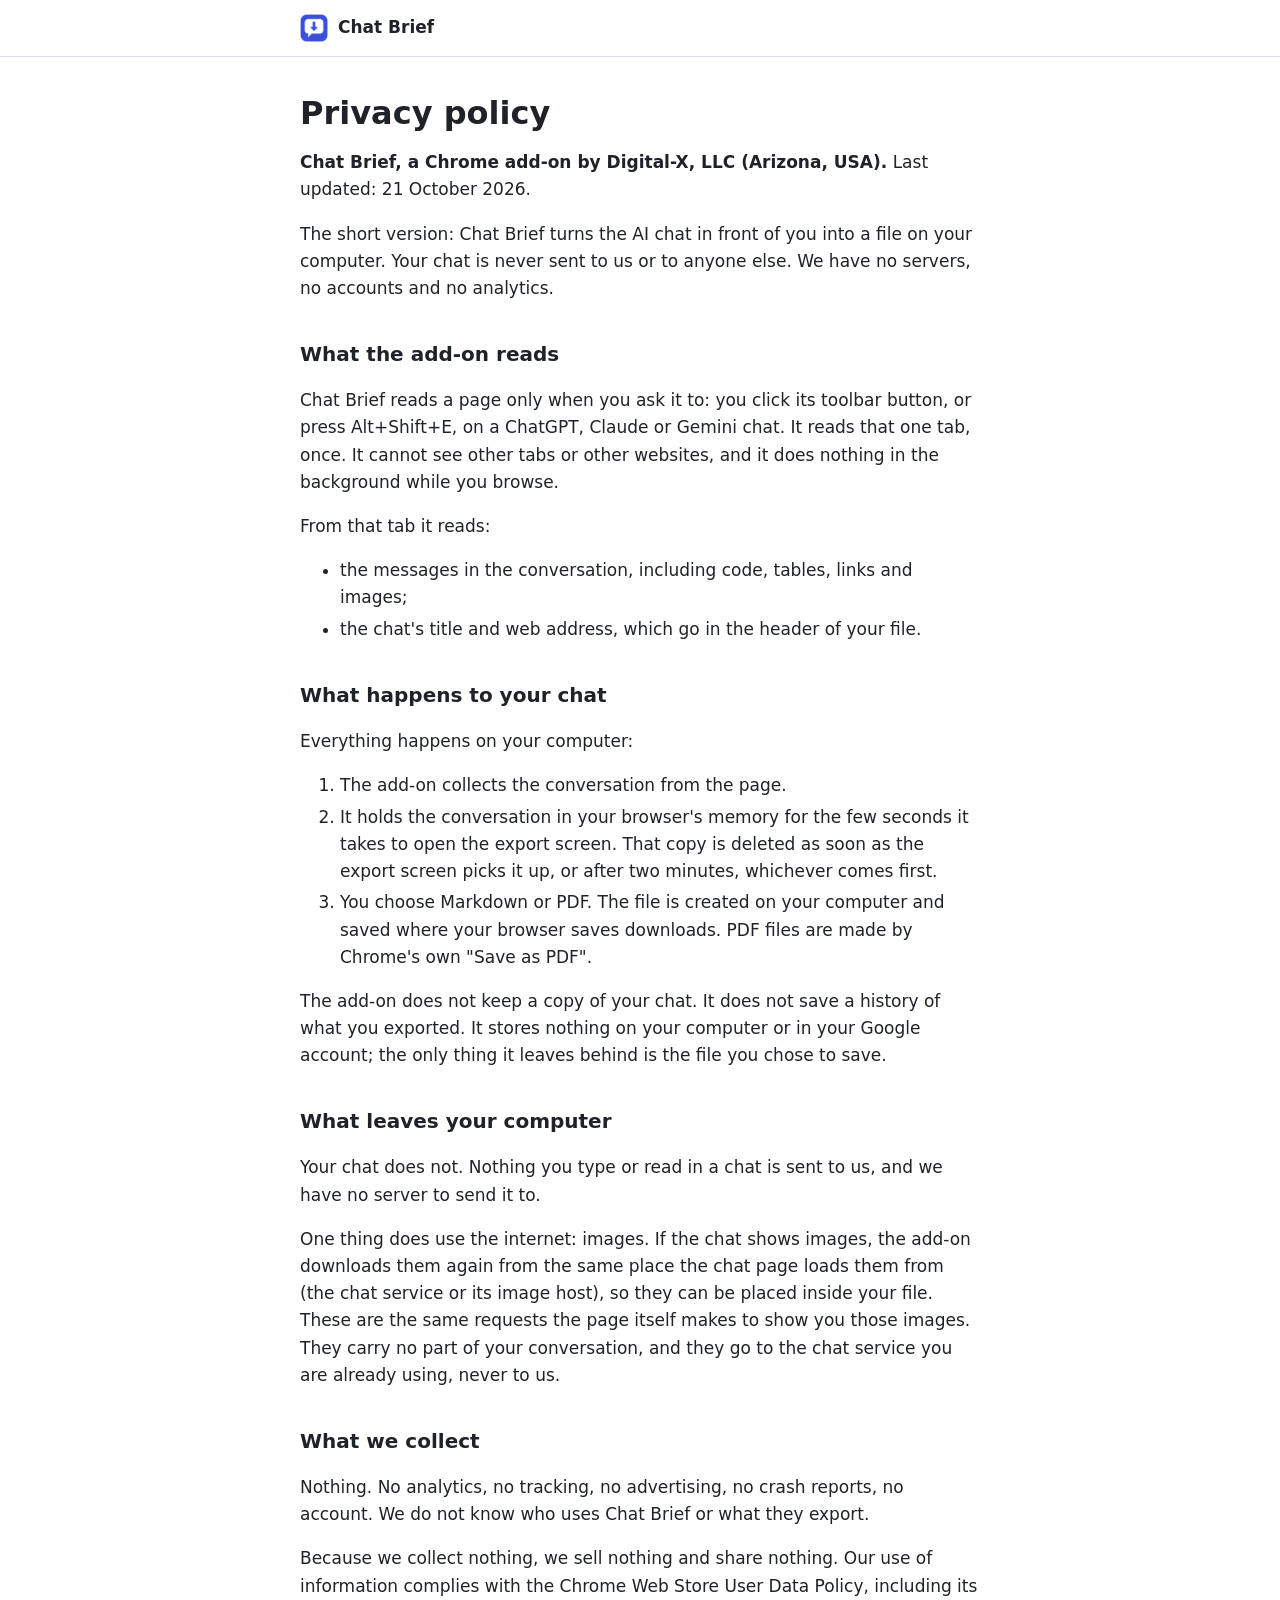
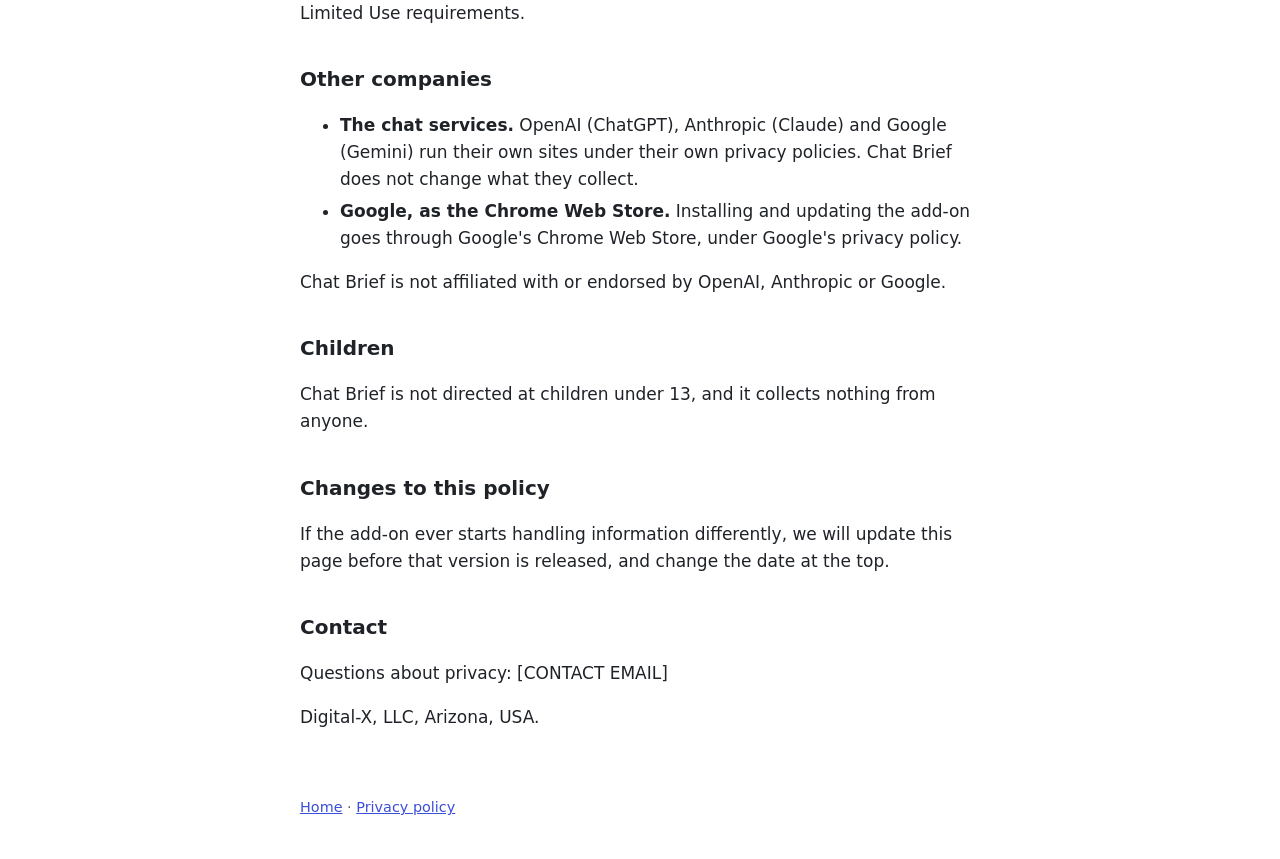
==== privacy.html @ 9dd2f8bd "Chat Brief site: home and privacy policy Generated from makeMoney/chat-export-extension/store/site b" ====
<!doctype html>
<html lang="en">
<head>
<meta charset="utf-8">
<meta name="viewport" content="width=device-width, initial-scale=1">
<title>Privacy policy - Chat Brief</title>
<meta name="description" content="Chat Brief saves whole ChatGPT, Claude and Gemini chats as PDF or Markdown, on your own computer.">
<link rel="icon" href="icon-128.png" type="image/png">
<link rel="stylesheet" href="site.css">
</head>
<body>
<header class="top"><a href="./"><img src="icon-128.png" width="28" height="28" alt="">Chat Brief</a></header>
<main>
<h1>Privacy policy</h1>
<p><strong>Chat Brief, a Chrome add-on by Digital-X, LLC (Arizona, USA).</strong> Last updated: 21 October 2026.</p>
<p>The short version: Chat Brief turns the AI chat in front of you into a file on your computer. Your chat is never sent to us or to anyone else. We have no servers, no accounts and no analytics.</p>
<h2>What the add-on reads</h2>
<p>Chat Brief reads a page only when you ask it to: you click its toolbar button, or press Alt+Shift+E, on a ChatGPT, Claude or Gemini chat. It reads that one tab, once. It cannot see other tabs or other websites, and it does nothing in the background while you browse.</p>
<p>From that tab it reads:</p>
<ul><li>the messages in the conversation, including code, tables, links and images;</li><li>the chat's title and web address, which go in the header of your file.</li></ul>
<h2>What happens to your chat</h2>
<p>Everything happens on your computer:</p>
<ol><li>The add-on collects the conversation from the page.</li><li>It holds the conversation in your browser's memory for the few seconds it takes to open the export screen. That copy is deleted as soon as the export screen picks it up, or after two minutes, whichever comes first.</li><li>You choose Markdown or PDF. The file is created on your computer and saved where your browser saves downloads. PDF files are made by Chrome's own &quot;Save as PDF&quot;.</li></ol>
<p>The add-on does not keep a copy of your chat. It does not save a history of what you exported. It stores nothing on your computer or in your Google account; the only thing it leaves behind is the file you chose to save.</p>
<h2>What leaves your computer</h2>
<p>Your chat does not. Nothing you type or read in a chat is sent to us, and we have no server to send it to.</p>
<p>One thing does use the internet: images. If the chat shows images, the add-on downloads them again from the same place the chat page loads them from (the chat service or its image host), so they can be placed inside your file. These are the same requests the page itself makes to show you those images. They carry no part of your conversation, and they go to the chat service you are already using, never to us.</p>
<h2>What we collect</h2>
<p>Nothing. No analytics, no tracking, no advertising, no crash reports, no account. We do not know who uses Chat Brief or what they export.</p>
<p>Because we collect nothing, we sell nothing and share nothing. Our use of information complies with the Chrome Web Store User Data Policy, including its Limited Use requirements.</p>
<h2>Other companies</h2>
<ul><li><strong>The chat services.</strong> OpenAI (ChatGPT), Anthropic (Claude) and Google (Gemini) run their own sites under their own privacy policies. Chat Brief does not change what they collect.</li><li><strong>Google, as the Chrome Web Store.</strong> Installing and updating the add-on goes through Google's Chrome Web Store, under Google's privacy policy.</li></ul>
<p>Chat Brief is not affiliated with or endorsed by OpenAI, Anthropic or Google.</p>
<h2>Children</h2>
<p>Chat Brief is not directed at children under 13, and it collects nothing from anyone.</p>
<h2>Changes to this policy</h2>
<p>If the add-on ever starts handling information differently, we will update this page before that version is released, and change the date at the top.</p>
<h2>Contact</h2>
<p>Questions about privacy: [CONTACT EMAIL]</p>
<p>Digital-X, LLC, Arizona, USA.</p>
</main>
<footer><a href="./">Home</a> · <a href="privacy.html">Privacy policy</a></footer>
</body>
</html>
---- site.css ----
:root{color-scheme:light;--ink:#1f2328;--muted:#57606a;--line:#d8dee4;--accent:#3b4fd8}
*{box-sizing:border-box}
body{margin:0;font:17px/1.6 system-ui,-apple-system,"Segoe UI",Roboto,sans-serif;color:var(--ink);background:#fff}
.top{border-bottom:1px solid var(--line)}
.top a{display:flex;align-items:center;gap:10px;max-width:720px;margin:0 auto;padding:14px 20px;font-weight:650;color:var(--ink);text-decoration:none}
main{max-width:720px;margin:0 auto;padding:24px 20px 48px}
h1{font-size:2rem;line-height:1.2;margin:.4em 0 .5em}
h2{font-size:1.25rem;margin:1.8em 0 .4em}
a{color:var(--accent)}
a:focus-visible{outline:2px solid var(--accent);outline-offset:2px}
hr{border:0;border-top:1px solid var(--line);margin:2em 0}
li+li{margin-top:.25em}
footer{max-width:720px;margin:0 auto;padding:0 20px 40px;color:var(--muted);font-size:.9rem}
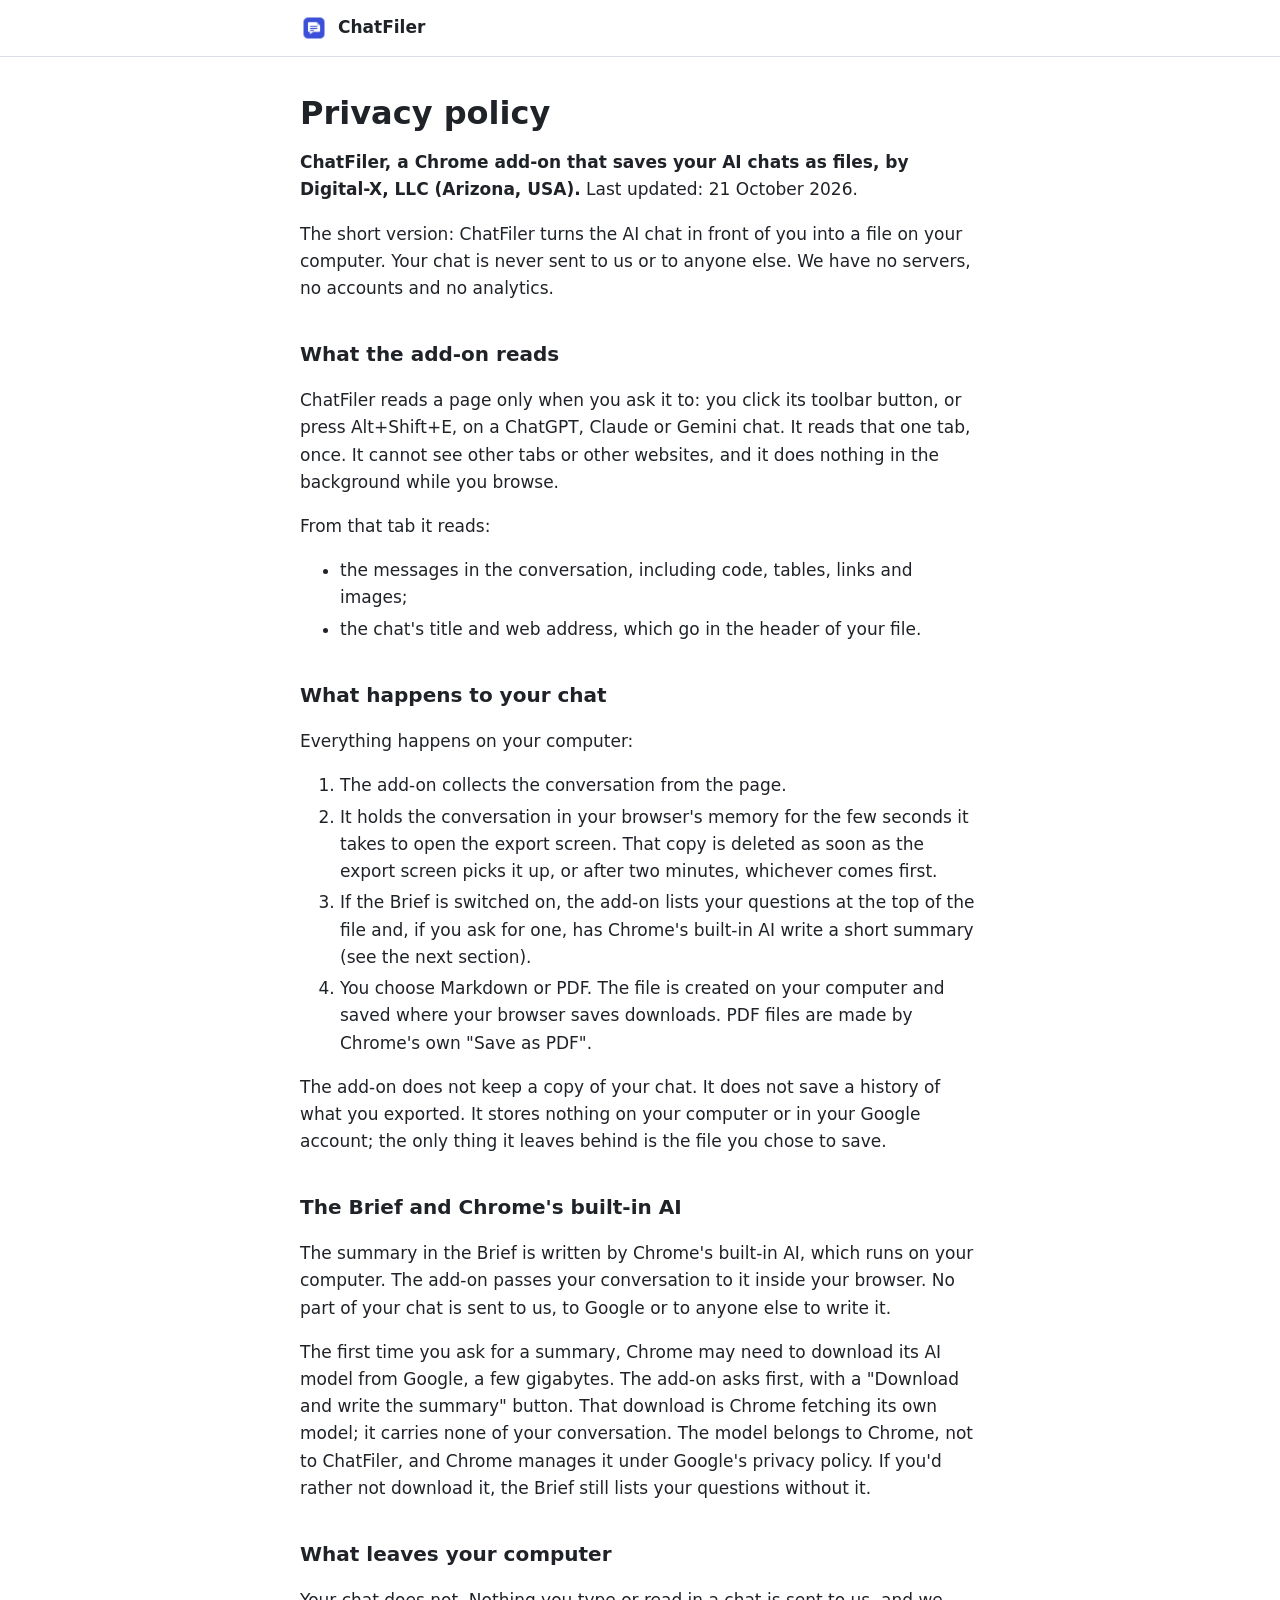
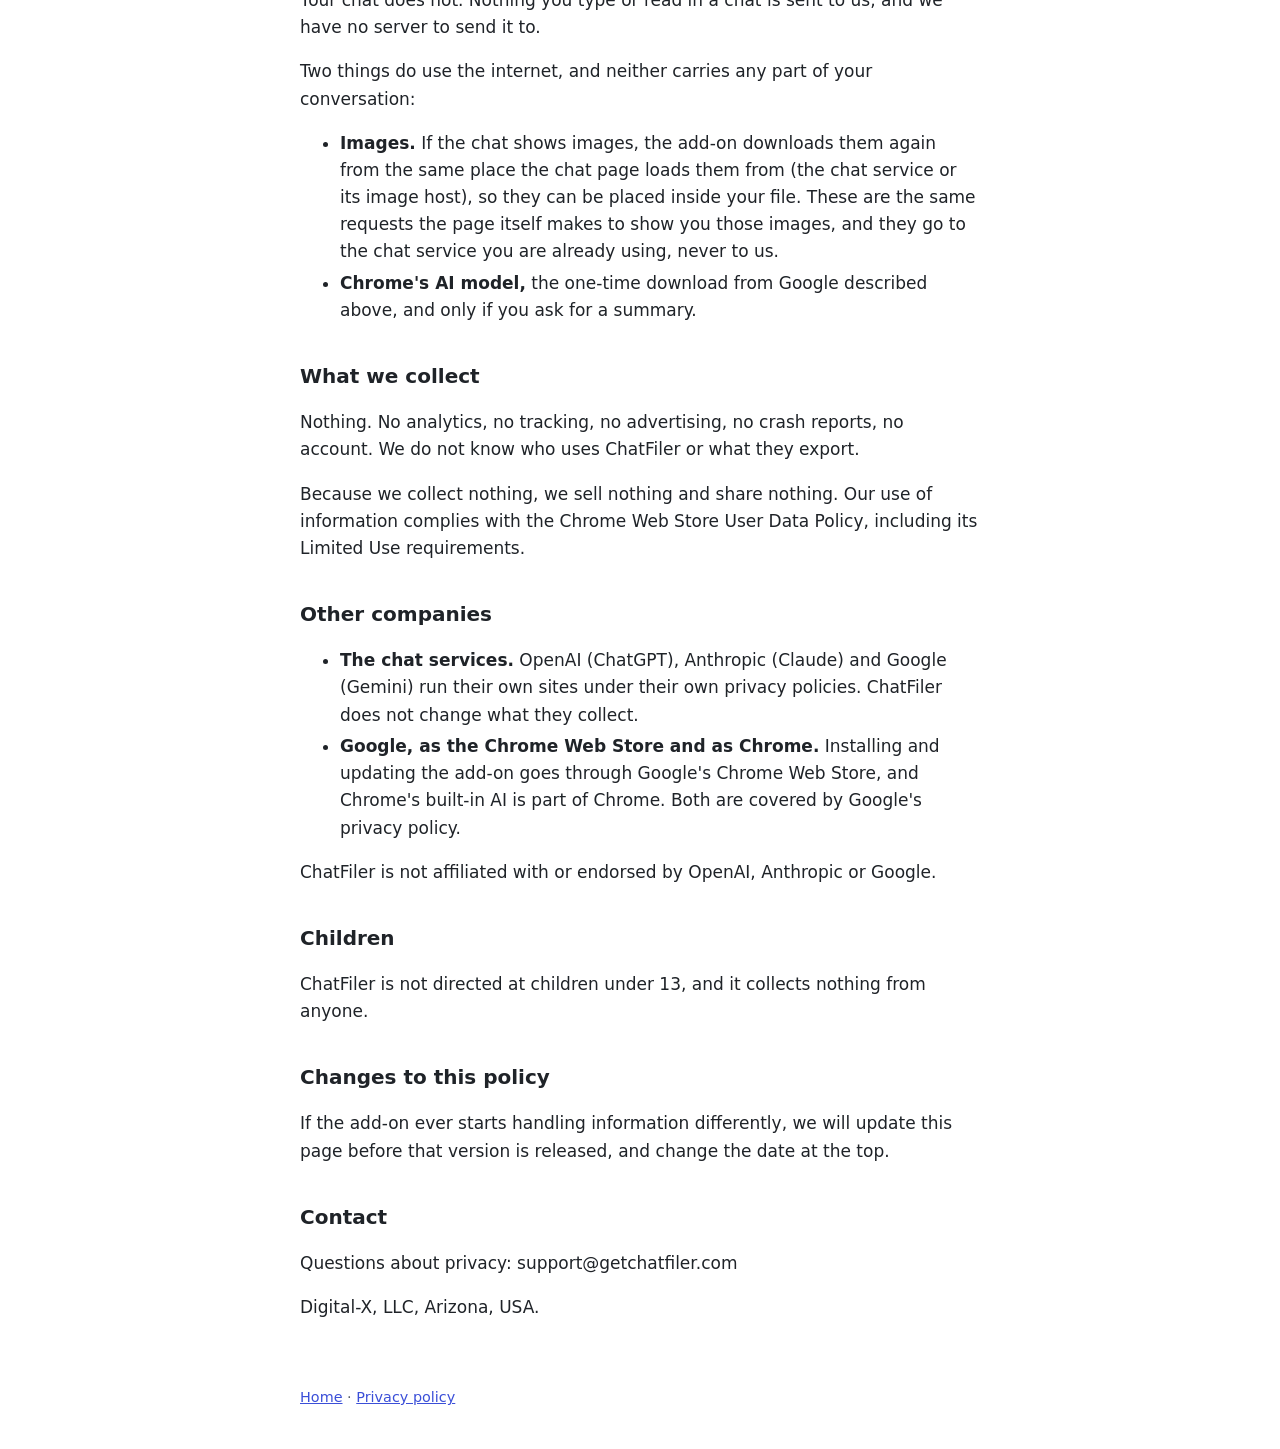
==== commit 912eb41b: "ChatFiler site: rename, new icon, custom domain getchatfiler.com Co-Authored-By: Claude Opus 5.5 <no" ====
--- a/privacy.html
+++ b/privacy.html
@@ -3,40 +3,44 @@
 <head>
 <meta charset="utf-8">
 <meta name="viewport" content="width=device-width, initial-scale=1">
-<title>Privacy policy - Chat Brief</title>
-<meta name="description" content="Chat Brief saves whole ChatGPT, Claude and Gemini chats as PDF or Markdown, on your own computer.">
+<title>Privacy policy - ChatFiler</title>
+<meta name="description" content="ChatFiler saves your own ChatGPT, Claude and Gemini chats as PDF or Markdown, on your own computer. Never sent anywhere.">
 <link rel="icon" href="icon-128.png" type="image/png">
 <link rel="stylesheet" href="site.css">
 </head>
 <body>
-<header class="top"><a href="./"><img src="icon-128.png" width="28" height="28" alt="">Chat Brief</a></header>
+<header class="top"><a href="./"><img src="icon-128.png" width="28" height="28" alt="">ChatFiler</a></header>
 <main>
 <h1>Privacy policy</h1>
-<p><strong>Chat Brief, a Chrome add-on by Digital-X, LLC (Arizona, USA).</strong> Last updated: 21 October 2026.</p>
-<p>The short version: Chat Brief turns the AI chat in front of you into a file on your computer. Your chat is never sent to us or to anyone else. We have no servers, no accounts and no analytics.</p>
+<p><strong>ChatFiler, a Chrome add-on that saves your AI chats as files, by Digital-X, LLC (Arizona, USA).</strong> Last updated: 21 October 2026.</p>
+<p>The short version: ChatFiler turns the AI chat in front of you into a file on your computer. Your chat is never sent to us or to anyone else. We have no servers, no accounts and no analytics.</p>
 <h2>What the add-on reads</h2>
-<p>Chat Brief reads a page only when you ask it to: you click its toolbar button, or press Alt+Shift+E, on a ChatGPT, Claude or Gemini chat. It reads that one tab, once. It cannot see other tabs or other websites, and it does nothing in the background while you browse.</p>
+<p>ChatFiler reads a page only when you ask it to: you click its toolbar button, or press Alt+Shift+E, on a ChatGPT, Claude or Gemini chat. It reads that one tab, once. It cannot see other tabs or other websites, and it does nothing in the background while you browse.</p>
 <p>From that tab it reads:</p>
 <ul><li>the messages in the conversation, including code, tables, links and images;</li><li>the chat's title and web address, which go in the header of your file.</li></ul>
 <h2>What happens to your chat</h2>
 <p>Everything happens on your computer:</p>
-<ol><li>The add-on collects the conversation from the page.</li><li>It holds the conversation in your browser's memory for the few seconds it takes to open the export screen. That copy is deleted as soon as the export screen picks it up, or after two minutes, whichever comes first.</li><li>You choose Markdown or PDF. The file is created on your computer and saved where your browser saves downloads. PDF files are made by Chrome's own &quot;Save as PDF&quot;.</li></ol>
+<ol><li>The add-on collects the conversation from the page.</li><li>It holds the conversation in your browser's memory for the few seconds it takes to open the export screen. That copy is deleted as soon as the export screen picks it up, or after two minutes, whichever comes first.</li><li>If the Brief is switched on, the add-on lists your questions at the top of the file and, if you ask for one, has Chrome's built-in AI write a short summary (see the next section).</li><li>You choose Markdown or PDF. The file is created on your computer and saved where your browser saves downloads. PDF files are made by Chrome's own &quot;Save as PDF&quot;.</li></ol>
 <p>The add-on does not keep a copy of your chat. It does not save a history of what you exported. It stores nothing on your computer or in your Google account; the only thing it leaves behind is the file you chose to save.</p>
+<h2>The Brief and Chrome's built-in AI</h2>
+<p>The summary in the Brief is written by Chrome's built-in AI, which runs on your computer. The add-on passes your conversation to it inside your browser. No part of your chat is sent to us, to Google or to anyone else to write it.</p>
+<p>The first time you ask for a summary, Chrome may need to download its AI model from Google, a few gigabytes. The add-on asks first, with a &quot;Download and write the summary&quot; button. That download is Chrome fetching its own model; it carries none of your conversation. The model belongs to Chrome, not to ChatFiler, and Chrome manages it under Google's privacy policy. If you'd rather not download it, the Brief still lists your questions without it.</p>
 <h2>What leaves your computer</h2>
 <p>Your chat does not. Nothing you type or read in a chat is sent to us, and we have no server to send it to.</p>
-<p>One thing does use the internet: images. If the chat shows images, the add-on downloads them again from the same place the chat page loads them from (the chat service or its image host), so they can be placed inside your file. These are the same requests the page itself makes to show you those images. They carry no part of your conversation, and they go to the chat service you are already using, never to us.</p>
+<p>Two things do use the internet, and neither carries any part of your conversation:</p>
+<ul><li><strong>Images.</strong> If the chat shows images, the add-on downloads them again from the same place the chat page loads them from (the chat service or its image host), so they can be placed inside your file. These are the same requests the page itself makes to show you those images, and they go to the chat service you are already using, never to us.</li><li><strong>Chrome's AI model,</strong> the one-time download from Google described above, and only if you ask for a summary.</li></ul>
 <h2>What we collect</h2>
-<p>Nothing. No analytics, no tracking, no advertising, no crash reports, no account. We do not know who uses Chat Brief or what they export.</p>
+<p>Nothing. No analytics, no tracking, no advertising, no crash reports, no account. We do not know who uses ChatFiler or what they export.</p>
 <p>Because we collect nothing, we sell nothing and share nothing. Our use of information complies with the Chrome Web Store User Data Policy, including its Limited Use requirements.</p>
 <h2>Other companies</h2>
-<ul><li><strong>The chat services.</strong> OpenAI (ChatGPT), Anthropic (Claude) and Google (Gemini) run their own sites under their own privacy policies. Chat Brief does not change what they collect.</li><li><strong>Google, as the Chrome Web Store.</strong> Installing and updating the add-on goes through Google's Chrome Web Store, under Google's privacy policy.</li></ul>
-<p>Chat Brief is not affiliated with or endorsed by OpenAI, Anthropic or Google.</p>
+<ul><li><strong>The chat services.</strong> OpenAI (ChatGPT), Anthropic (Claude) and Google (Gemini) run their own sites under their own privacy policies. ChatFiler does not change what they collect.</li><li><strong>Google, as the Chrome Web Store and as Chrome.</strong> Installing and updating the add-on goes through Google's Chrome Web Store, and Chrome's built-in AI is part of Chrome. Both are covered by Google's privacy policy.</li></ul>
+<p>ChatFiler is not affiliated with or endorsed by OpenAI, Anthropic or Google.</p>
 <h2>Children</h2>
-<p>Chat Brief is not directed at children under 13, and it collects nothing from anyone.</p>
+<p>ChatFiler is not directed at children under 13, and it collects nothing from anyone.</p>
 <h2>Changes to this policy</h2>
 <p>If the add-on ever starts handling information differently, we will update this page before that version is released, and change the date at the top.</p>
 <h2>Contact</h2>
-<p>Questions about privacy: [CONTACT EMAIL]</p>
+<p>Questions about privacy: support@getchatfiler.com</p>
 <p>Digital-X, LLC, Arizona, USA.</p>
 </main>
 <footer><a href="./">Home</a> · <a href="privacy.html">Privacy policy</a></footer>
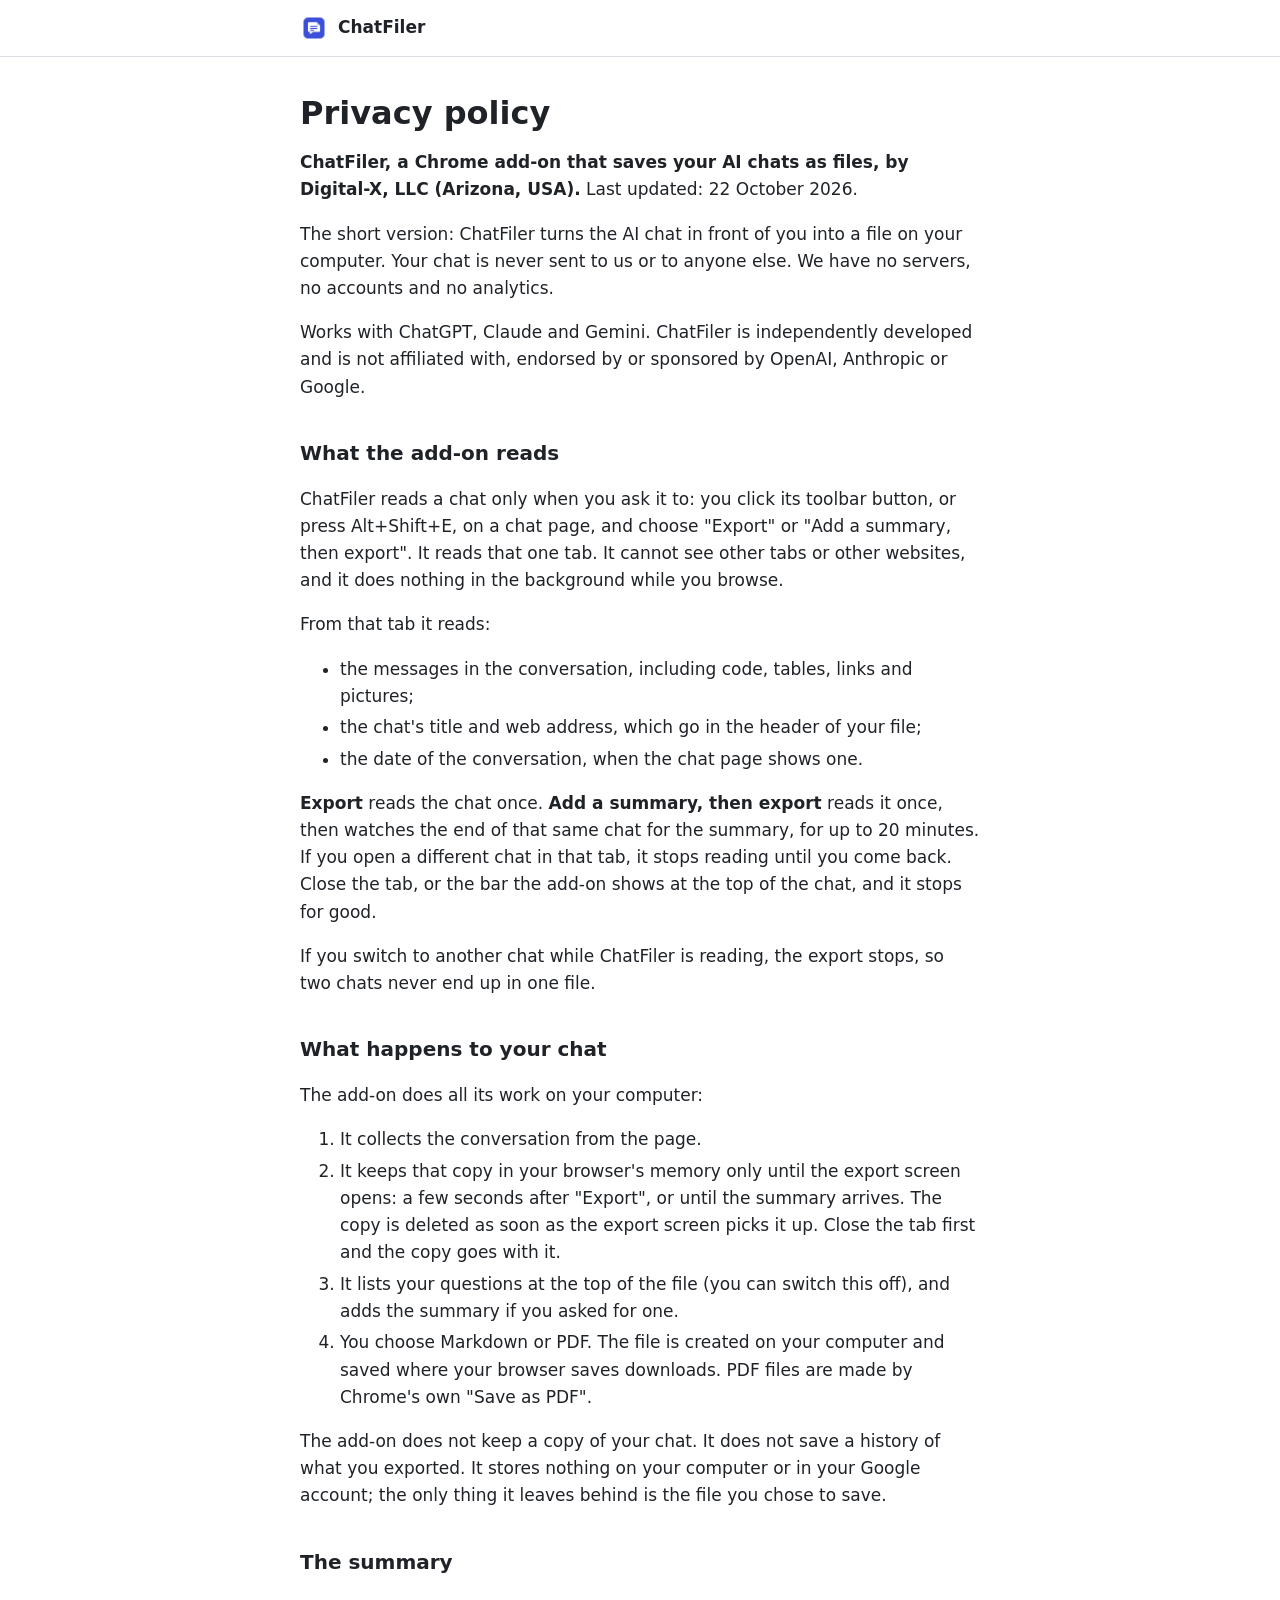
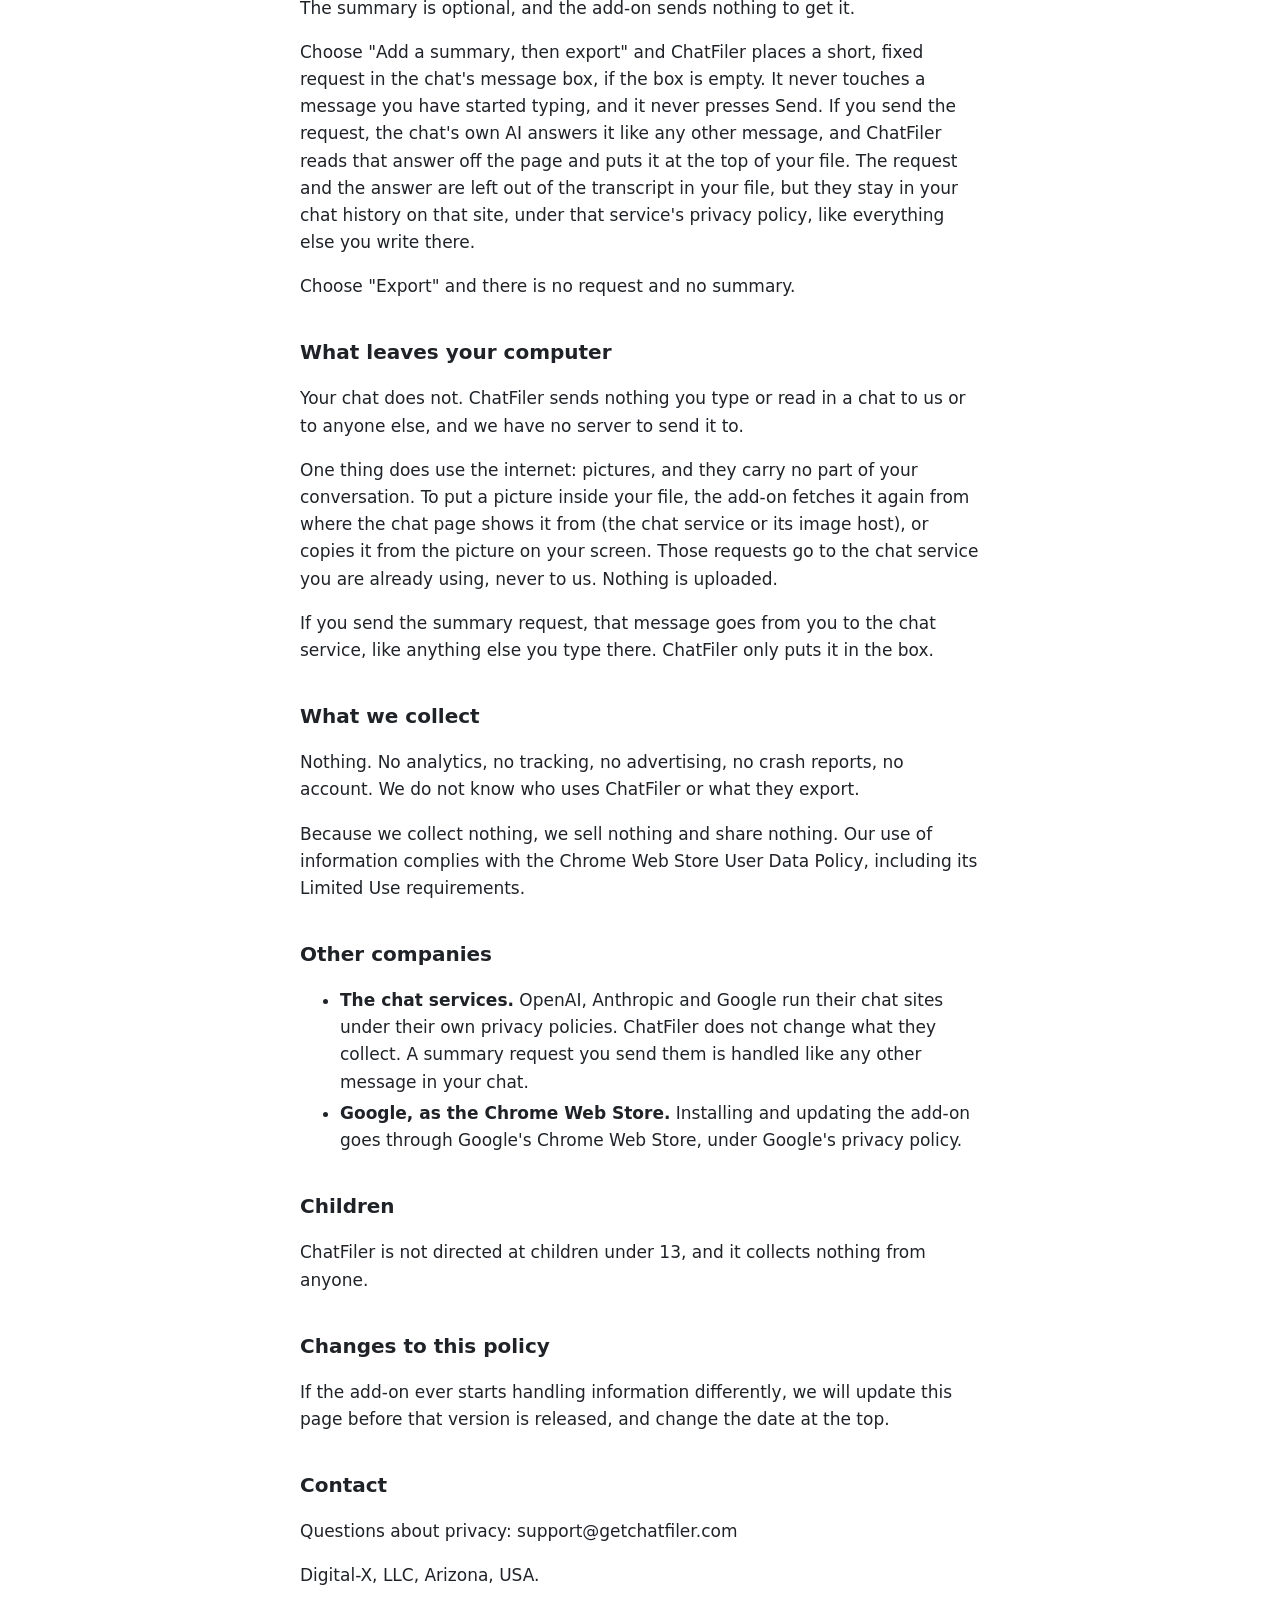
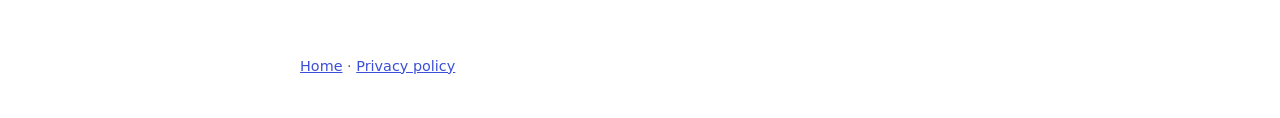
==== commit d83e4407: "ChatFiler site: AI-chats wording, works-with line beside the not-affiliated notice, privacy page mat" ====
--- a/privacy.html
+++ b/privacy.html
@@ -4,7 +4,7 @@
 <meta charset="utf-8">
 <meta name="viewport" content="width=device-width, initial-scale=1">
 <title>Privacy policy - ChatFiler</title>
-<meta name="description" content="ChatFiler saves your own ChatGPT, Claude and Gemini chats as PDF or Markdown, on your own computer. Never sent anywhere.">
+<meta name="description" content="ChatFiler saves your own AI chats as PDF or Markdown, on your own computer. Free, and never sent anywhere.">
 <link rel="icon" href="icon-128.png" type="image/png">
 <link rel="stylesheet" href="site.css">
 </head>
@@ -12,29 +12,32 @@
 <header class="top"><a href="./"><img src="icon-128.png" width="28" height="28" alt="">ChatFiler</a></header>
 <main>
 <h1>Privacy policy</h1>
-<p><strong>ChatFiler, a Chrome add-on that saves your AI chats as files, by Digital-X, LLC (Arizona, USA).</strong> Last updated: 21 October 2026.</p>
+<p><strong>ChatFiler, a Chrome add-on that saves your AI chats as files, by Digital-X, LLC (Arizona, USA).</strong> Last updated: 22 October 2026.</p>
 <p>The short version: ChatFiler turns the AI chat in front of you into a file on your computer. Your chat is never sent to us or to anyone else. We have no servers, no accounts and no analytics.</p>
+<p>Works with ChatGPT, Claude and Gemini. ChatFiler is independently developed and is not affiliated with, endorsed by or sponsored by OpenAI, Anthropic or Google.</p>
 <h2>What the add-on reads</h2>
-<p>ChatFiler reads a page only when you ask it to: you click its toolbar button, or press Alt+Shift+E, on a ChatGPT, Claude or Gemini chat. It reads that one tab, once. It cannot see other tabs or other websites, and it does nothing in the background while you browse.</p>
+<p>ChatFiler reads a chat only when you ask it to: you click its toolbar button, or press Alt+Shift+E, on a chat page, and choose &quot;Export&quot; or &quot;Add a summary, then export&quot;. It reads that one tab. It cannot see other tabs or other websites, and it does nothing in the background while you browse.</p>
 <p>From that tab it reads:</p>
-<ul><li>the messages in the conversation, including code, tables, links and images;</li><li>the chat's title and web address, which go in the header of your file.</li></ul>
+<ul><li>the messages in the conversation, including code, tables, links and pictures;</li><li>the chat's title and web address, which go in the header of your file;</li><li>the date of the conversation, when the chat page shows one.</li></ul>
+<p><strong>Export</strong> reads the chat once. <strong>Add a summary, then export</strong> reads it once, then watches the end of that same chat for the summary, for up to 20 minutes. If you open a different chat in that tab, it stops reading until you come back. Close the tab, or the bar the add-on shows at the top of the chat, and it stops for good.</p>
+<p>If you switch to another chat while ChatFiler is reading, the export stops, so two chats never end up in one file.</p>
 <h2>What happens to your chat</h2>
-<p>Everything happens on your computer:</p>
-<ol><li>The add-on collects the conversation from the page.</li><li>It holds the conversation in your browser's memory for the few seconds it takes to open the export screen. That copy is deleted as soon as the export screen picks it up, or after two minutes, whichever comes first.</li><li>If the Brief is switched on, the add-on lists your questions at the top of the file and, if you ask for one, has Chrome's built-in AI write a short summary (see the next section).</li><li>You choose Markdown or PDF. The file is created on your computer and saved where your browser saves downloads. PDF files are made by Chrome's own &quot;Save as PDF&quot;.</li></ol>
+<p>The add-on does all its work on your computer:</p>
+<ol><li>It collects the conversation from the page.</li><li>It keeps that copy in your browser's memory only until the export screen opens: a few seconds after &quot;Export&quot;, or until the summary arrives. The copy is deleted as soon as the export screen picks it up. Close the tab first and the copy goes with it.</li><li>It lists your questions at the top of the file (you can switch this off), and adds the summary if you asked for one.</li><li>You choose Markdown or PDF. The file is created on your computer and saved where your browser saves downloads. PDF files are made by Chrome's own &quot;Save as PDF&quot;.</li></ol>
 <p>The add-on does not keep a copy of your chat. It does not save a history of what you exported. It stores nothing on your computer or in your Google account; the only thing it leaves behind is the file you chose to save.</p>
-<h2>The Brief and Chrome's built-in AI</h2>
-<p>The summary in the Brief is written by Chrome's built-in AI, which runs on your computer. The add-on passes your conversation to it inside your browser. No part of your chat is sent to us, to Google or to anyone else to write it.</p>
-<p>The first time you ask for a summary, Chrome may need to download its AI model from Google, a few gigabytes. The add-on asks first, with a &quot;Download and write the summary&quot; button. That download is Chrome fetching its own model; it carries none of your conversation. The model belongs to Chrome, not to ChatFiler, and Chrome manages it under Google's privacy policy. If you'd rather not download it, the Brief still lists your questions without it.</p>
+<h2>The summary</h2>
+<p>The summary is optional, and the add-on sends nothing to get it.</p>
+<p>Choose &quot;Add a summary, then export&quot; and ChatFiler places a short, fixed request in the chat's message box, if the box is empty. It never touches a message you have started typing, and it never presses Send. If you send the request, the chat's own AI answers it like any other message, and ChatFiler reads that answer off the page and puts it at the top of your file. The request and the answer are left out of the transcript in your file, but they stay in your chat history on that site, under that service's privacy policy, like everything else you write there.</p>
+<p>Choose &quot;Export&quot; and there is no request and no summary.</p>
 <h2>What leaves your computer</h2>
-<p>Your chat does not. Nothing you type or read in a chat is sent to us, and we have no server to send it to.</p>
-<p>Two things do use the internet, and neither carries any part of your conversation:</p>
-<ul><li><strong>Images.</strong> If the chat shows images, the add-on downloads them again from the same place the chat page loads them from (the chat service or its image host), so they can be placed inside your file. These are the same requests the page itself makes to show you those images, and they go to the chat service you are already using, never to us.</li><li><strong>Chrome's AI model,</strong> the one-time download from Google described above, and only if you ask for a summary.</li></ul>
+<p>Your chat does not. ChatFiler sends nothing you type or read in a chat to us or to anyone else, and we have no server to send it to.</p>
+<p>One thing does use the internet: pictures, and they carry no part of your conversation. To put a picture inside your file, the add-on fetches it again from where the chat page shows it from (the chat service or its image host), or copies it from the picture on your screen. Those requests go to the chat service you are already using, never to us. Nothing is uploaded.</p>
+<p>If you send the summary request, that message goes from you to the chat service, like anything else you type there. ChatFiler only puts it in the box.</p>
 <h2>What we collect</h2>
 <p>Nothing. No analytics, no tracking, no advertising, no crash reports, no account. We do not know who uses ChatFiler or what they export.</p>
 <p>Because we collect nothing, we sell nothing and share nothing. Our use of information complies with the Chrome Web Store User Data Policy, including its Limited Use requirements.</p>
 <h2>Other companies</h2>
-<ul><li><strong>The chat services.</strong> OpenAI (ChatGPT), Anthropic (Claude) and Google (Gemini) run their own sites under their own privacy policies. ChatFiler does not change what they collect.</li><li><strong>Google, as the Chrome Web Store and as Chrome.</strong> Installing and updating the add-on goes through Google's Chrome Web Store, and Chrome's built-in AI is part of Chrome. Both are covered by Google's privacy policy.</li></ul>
-<p>ChatFiler is not affiliated with or endorsed by OpenAI, Anthropic or Google.</p>
+<ul><li><strong>The chat services.</strong> OpenAI, Anthropic and Google run their chat sites under their own privacy policies. ChatFiler does not change what they collect. A summary request you send them is handled like any other message in your chat.</li><li><strong>Google, as the Chrome Web Store.</strong> Installing and updating the add-on goes through Google's Chrome Web Store, under Google's privacy policy.</li></ul>
 <h2>Children</h2>
 <p>ChatFiler is not directed at children under 13, and it collects nothing from anyone.</p>
 <h2>Changes to this policy</h2>
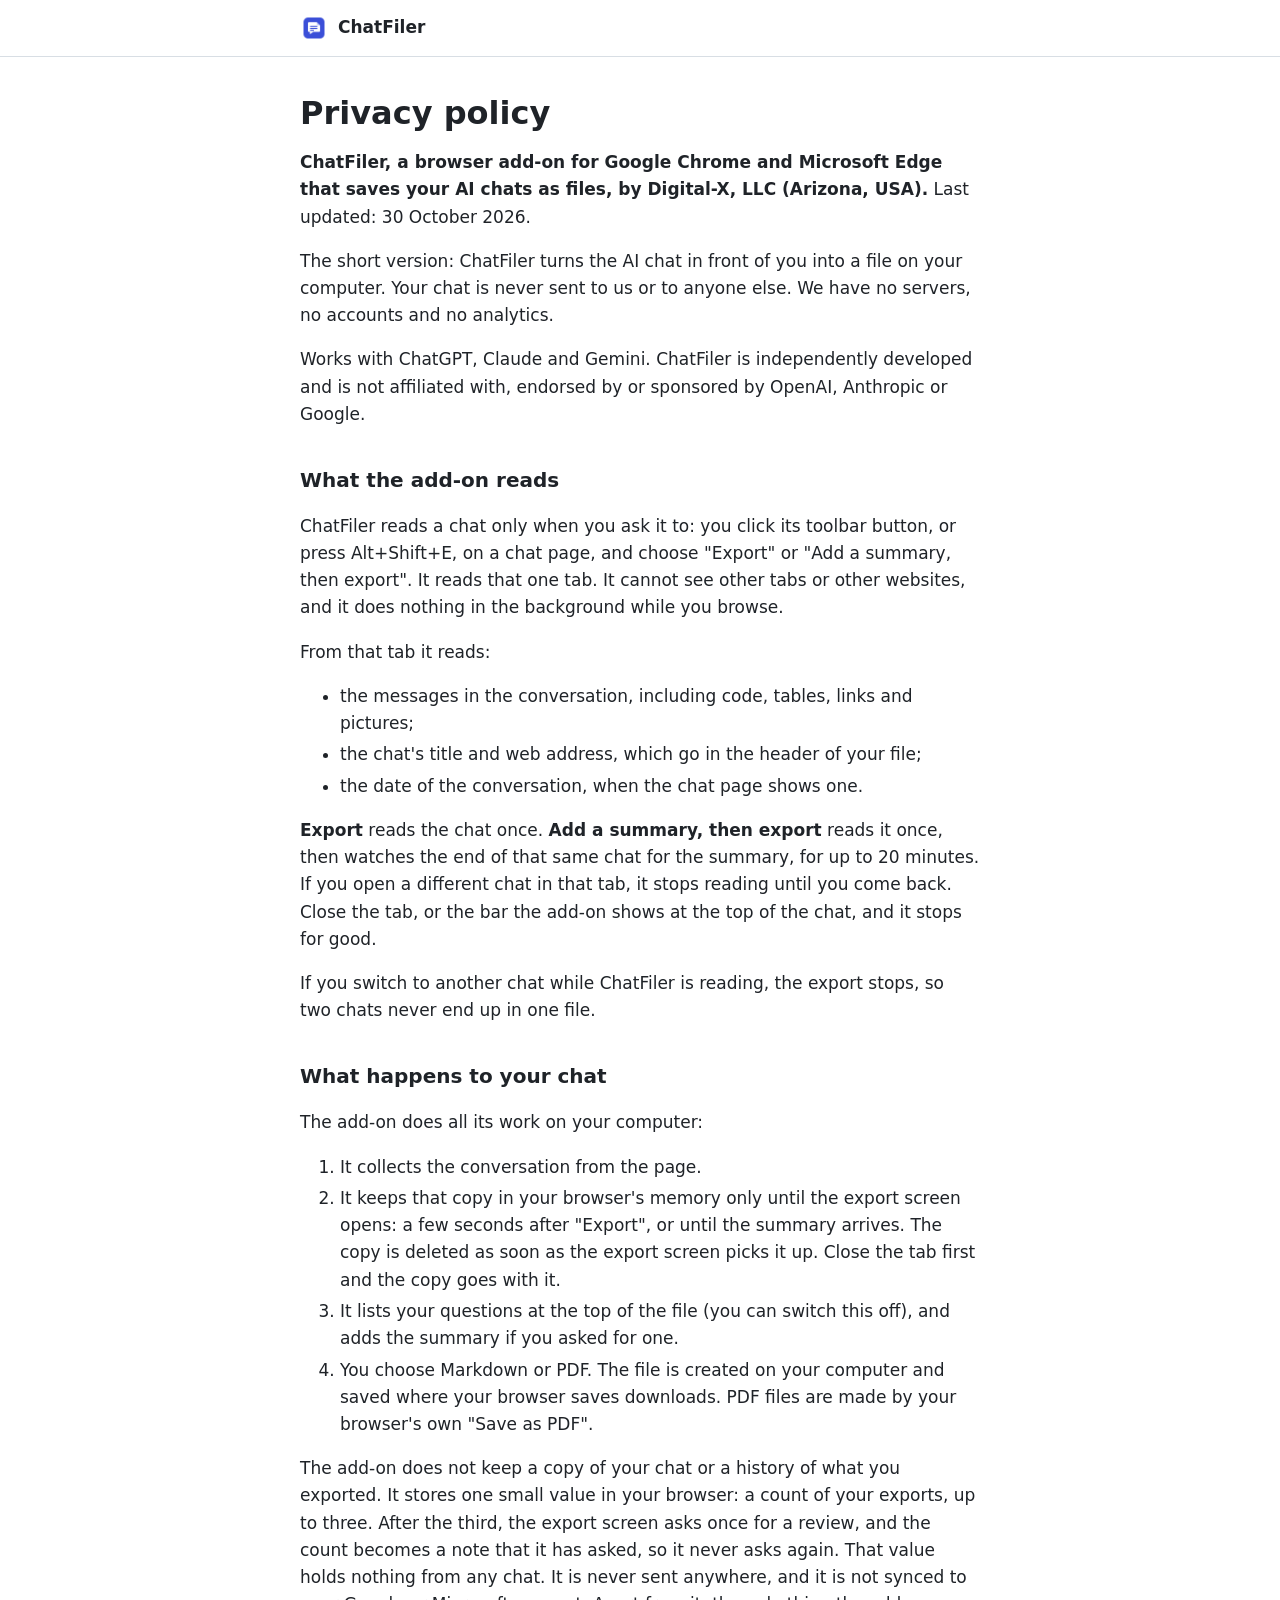
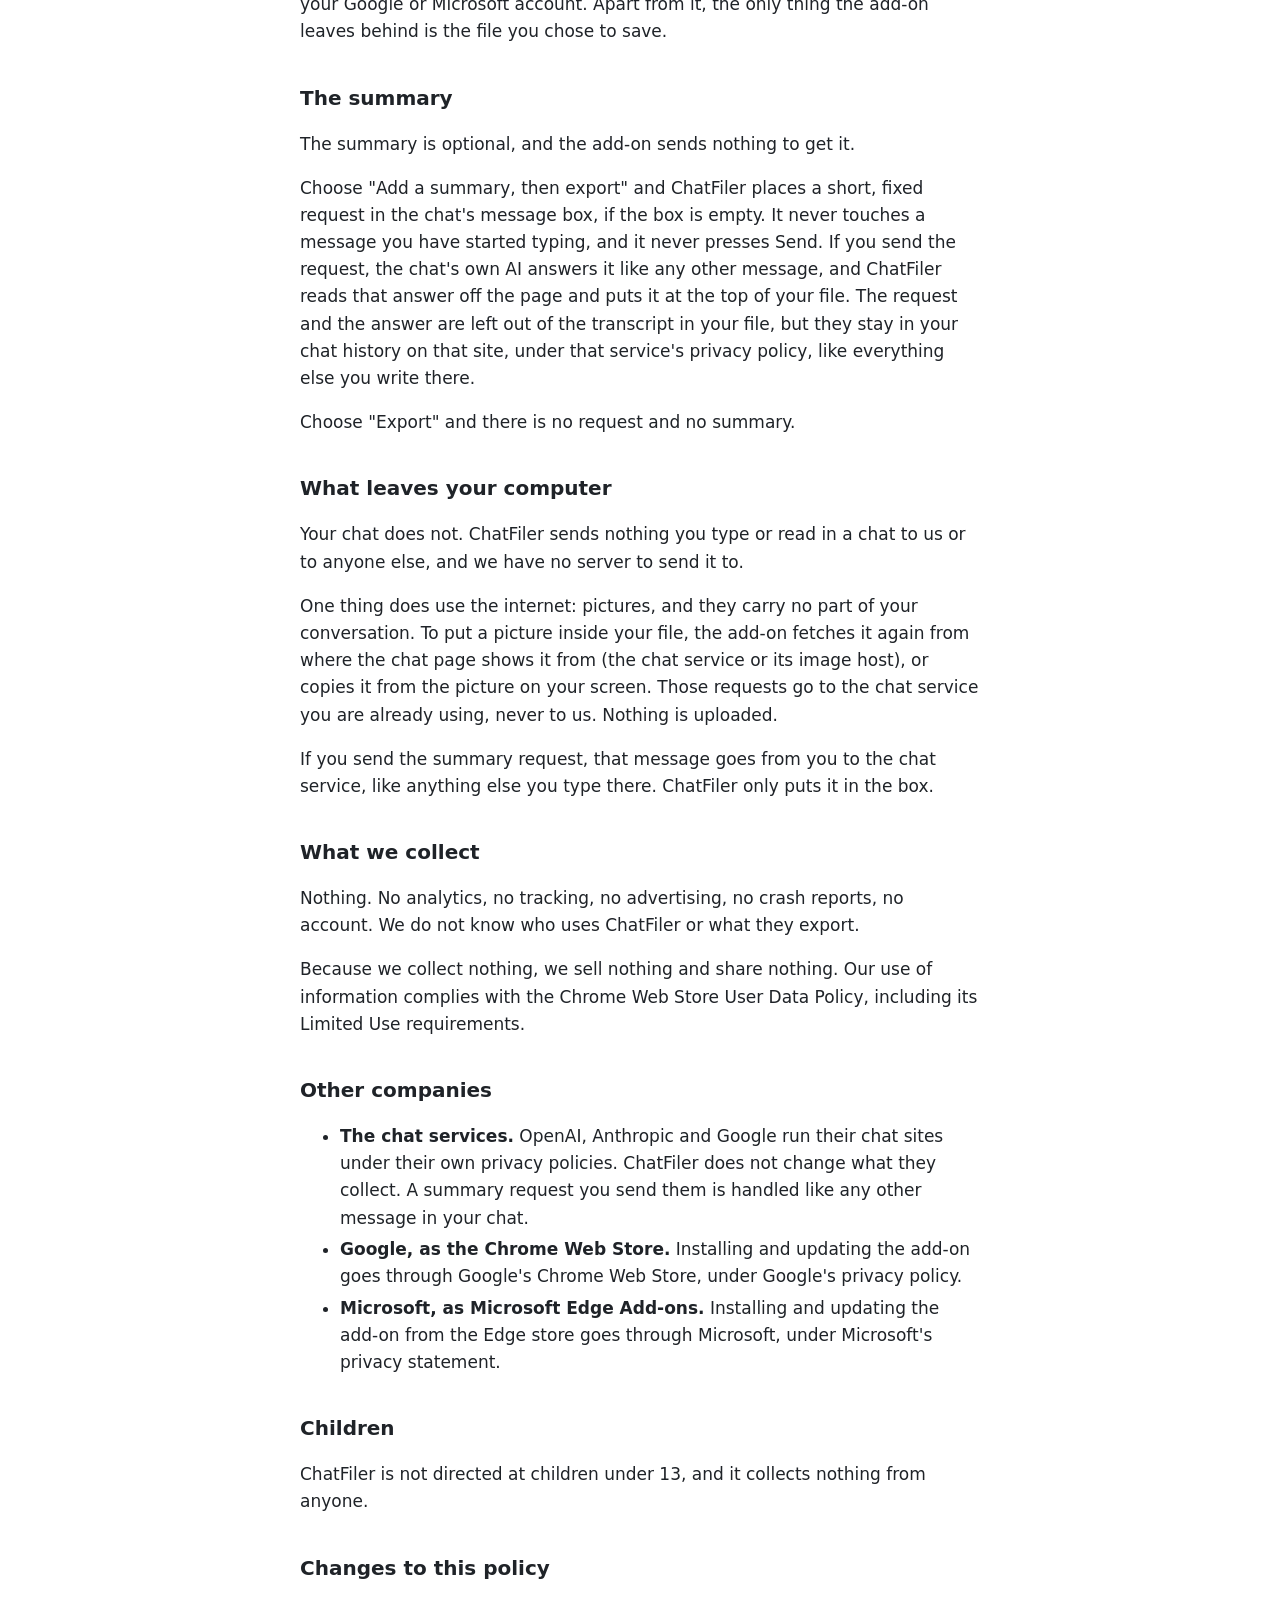
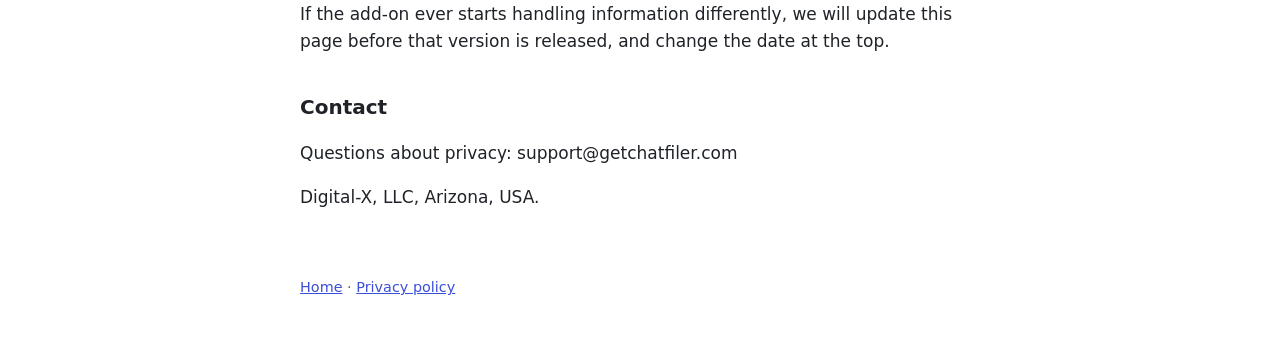
==== commit 74cf1523: "ChatFiler privacy page for 1.0.1: the stored review count, Chrome and Edge, Microsoft as the Edge st" ====
--- a/privacy.html
+++ b/privacy.html
@@ -12,7 +12,7 @@
 <header class="top"><a href="./"><img src="icon-128.png" width="28" height="28" alt="">ChatFiler</a></header>
 <main>
 <h1>Privacy policy</h1>
-<p><strong>ChatFiler, a Chrome add-on that saves your AI chats as files, by Digital-X, LLC (Arizona, USA).</strong> Last updated: 22 October 2026.</p>
+<p><strong>ChatFiler, a browser add-on for Google Chrome and Microsoft Edge that saves your AI chats as files, by Digital-X, LLC (Arizona, USA).</strong> Last updated: 30 October 2026.</p>
 <p>The short version: ChatFiler turns the AI chat in front of you into a file on your computer. Your chat is never sent to us or to anyone else. We have no servers, no accounts and no analytics.</p>
 <p>Works with ChatGPT, Claude and Gemini. ChatFiler is independently developed and is not affiliated with, endorsed by or sponsored by OpenAI, Anthropic or Google.</p>
 <h2>What the add-on reads</h2>
@@ -23,8 +23,8 @@
 <p>If you switch to another chat while ChatFiler is reading, the export stops, so two chats never end up in one file.</p>
 <h2>What happens to your chat</h2>
 <p>The add-on does all its work on your computer:</p>
-<ol><li>It collects the conversation from the page.</li><li>It keeps that copy in your browser's memory only until the export screen opens: a few seconds after &quot;Export&quot;, or until the summary arrives. The copy is deleted as soon as the export screen picks it up. Close the tab first and the copy goes with it.</li><li>It lists your questions at the top of the file (you can switch this off), and adds the summary if you asked for one.</li><li>You choose Markdown or PDF. The file is created on your computer and saved where your browser saves downloads. PDF files are made by Chrome's own &quot;Save as PDF&quot;.</li></ol>
-<p>The add-on does not keep a copy of your chat. It does not save a history of what you exported. It stores nothing on your computer or in your Google account; the only thing it leaves behind is the file you chose to save.</p>
+<ol><li>It collects the conversation from the page.</li><li>It keeps that copy in your browser's memory only until the export screen opens: a few seconds after &quot;Export&quot;, or until the summary arrives. The copy is deleted as soon as the export screen picks it up. Close the tab first and the copy goes with it.</li><li>It lists your questions at the top of the file (you can switch this off), and adds the summary if you asked for one.</li><li>You choose Markdown or PDF. The file is created on your computer and saved where your browser saves downloads. PDF files are made by your browser's own &quot;Save as PDF&quot;.</li></ol>
+<p>The add-on does not keep a copy of your chat or a history of what you exported. It stores one small value in your browser: a count of your exports, up to three. After the third, the export screen asks once for a review, and the count becomes a note that it has asked, so it never asks again. That value holds nothing from any chat. It is never sent anywhere, and it is not synced to your Google or Microsoft account. Apart from it, the only thing the add-on leaves behind is the file you chose to save.</p>
 <h2>The summary</h2>
 <p>The summary is optional, and the add-on sends nothing to get it.</p>
 <p>Choose &quot;Add a summary, then export&quot; and ChatFiler places a short, fixed request in the chat's message box, if the box is empty. It never touches a message you have started typing, and it never presses Send. If you send the request, the chat's own AI answers it like any other message, and ChatFiler reads that answer off the page and puts it at the top of your file. The request and the answer are left out of the transcript in your file, but they stay in your chat history on that site, under that service's privacy policy, like everything else you write there.</p>
@@ -37,7 +37,7 @@
 <p>Nothing. No analytics, no tracking, no advertising, no crash reports, no account. We do not know who uses ChatFiler or what they export.</p>
 <p>Because we collect nothing, we sell nothing and share nothing. Our use of information complies with the Chrome Web Store User Data Policy, including its Limited Use requirements.</p>
 <h2>Other companies</h2>
-<ul><li><strong>The chat services.</strong> OpenAI, Anthropic and Google run their chat sites under their own privacy policies. ChatFiler does not change what they collect. A summary request you send them is handled like any other message in your chat.</li><li><strong>Google, as the Chrome Web Store.</strong> Installing and updating the add-on goes through Google's Chrome Web Store, under Google's privacy policy.</li></ul>
+<ul><li><strong>The chat services.</strong> OpenAI, Anthropic and Google run their chat sites under their own privacy policies. ChatFiler does not change what they collect. A summary request you send them is handled like any other message in your chat.</li><li><strong>Google, as the Chrome Web Store.</strong> Installing and updating the add-on goes through Google's Chrome Web Store, under Google's privacy policy.</li><li><strong>Microsoft, as Microsoft Edge Add-ons.</strong> Installing and updating the add-on from the Edge store goes through Microsoft, under Microsoft's privacy statement.</li></ul>
 <h2>Children</h2>
 <p>ChatFiler is not directed at children under 13, and it collects nothing from anyone.</p>
 <h2>Changes to this policy</h2>
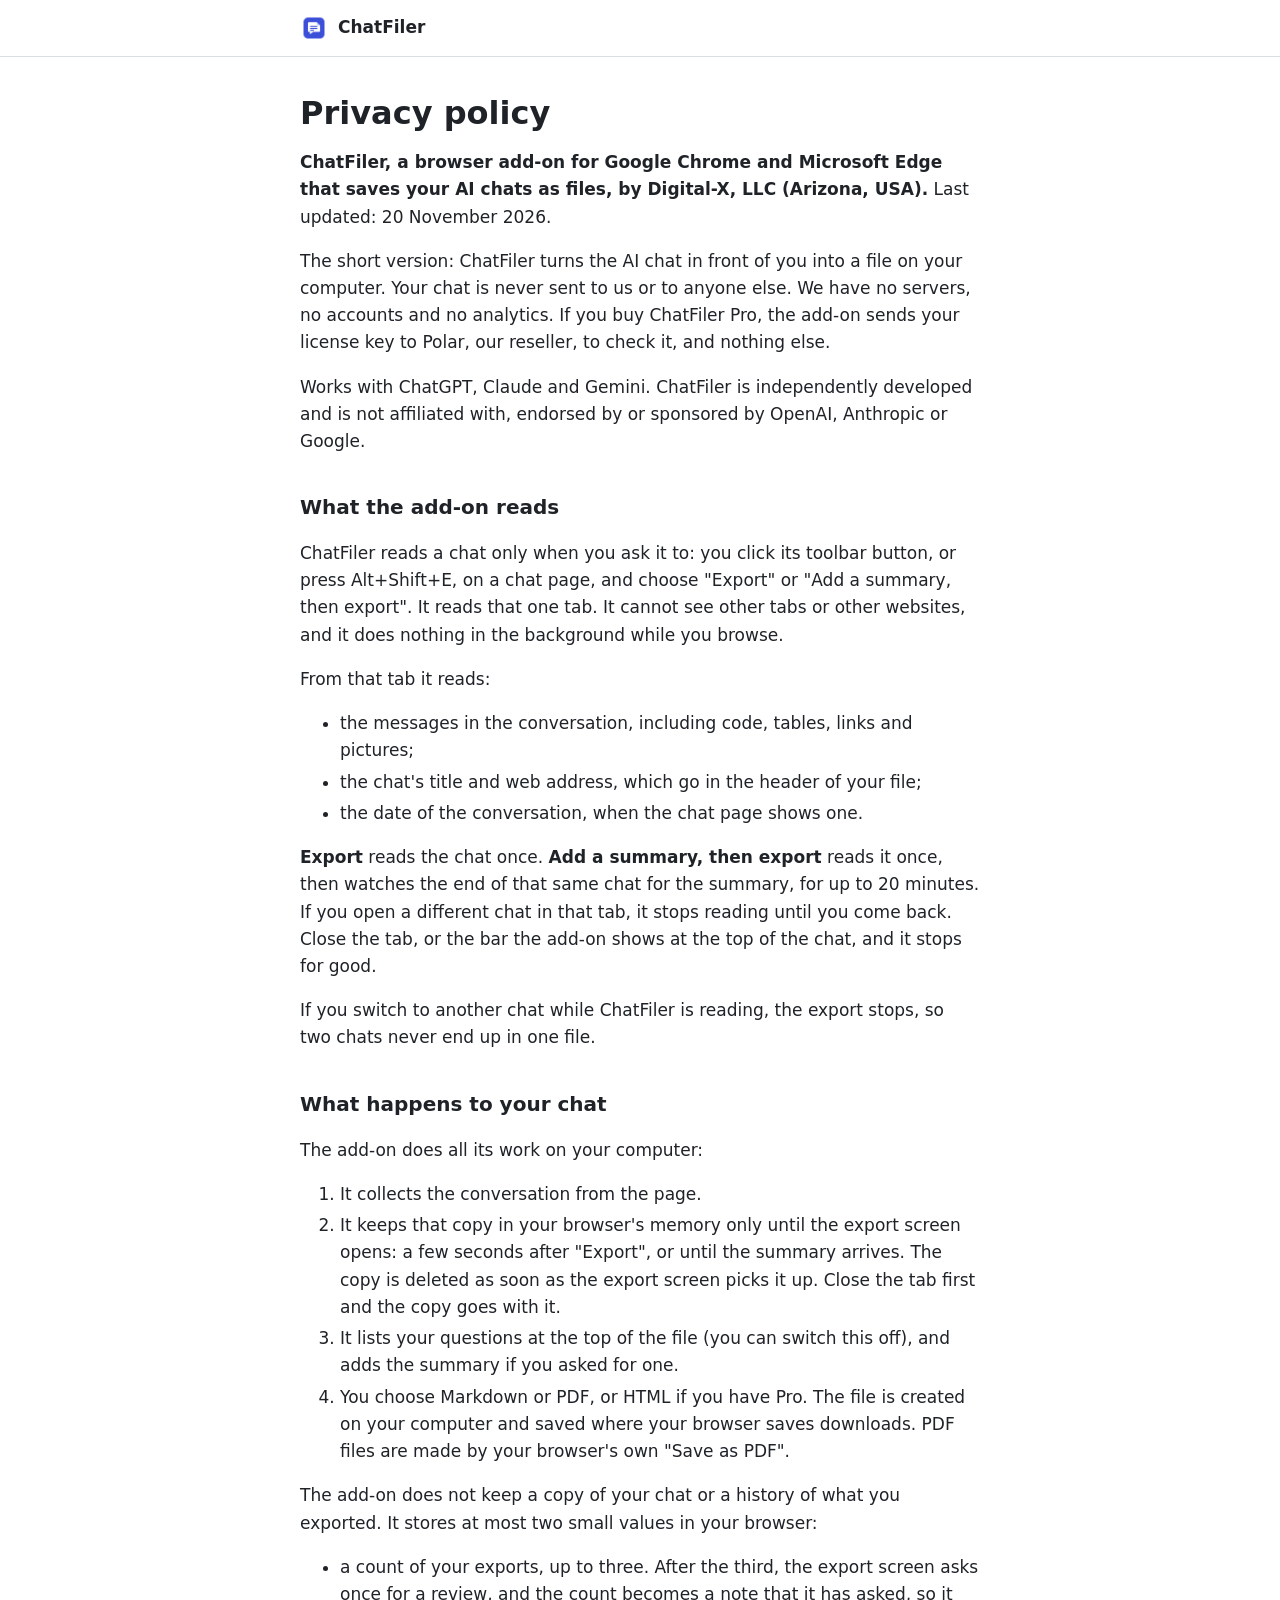
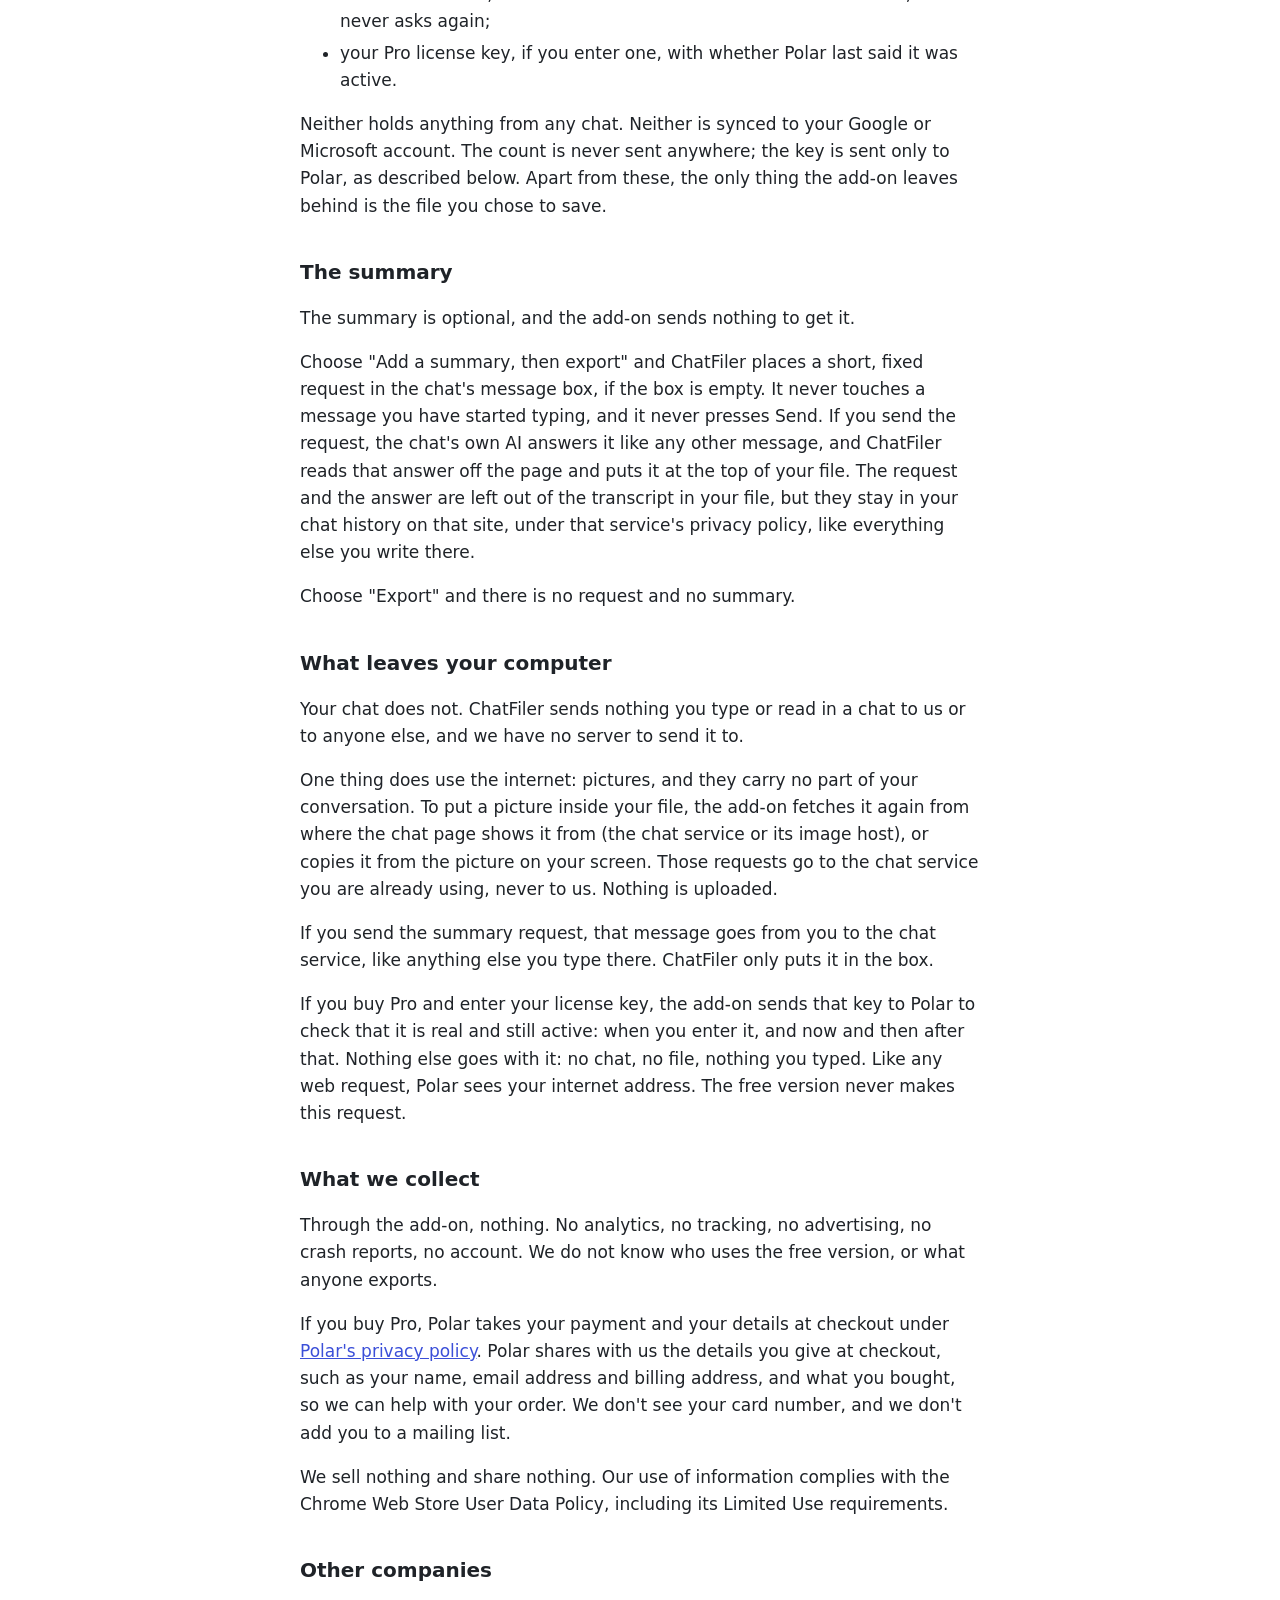
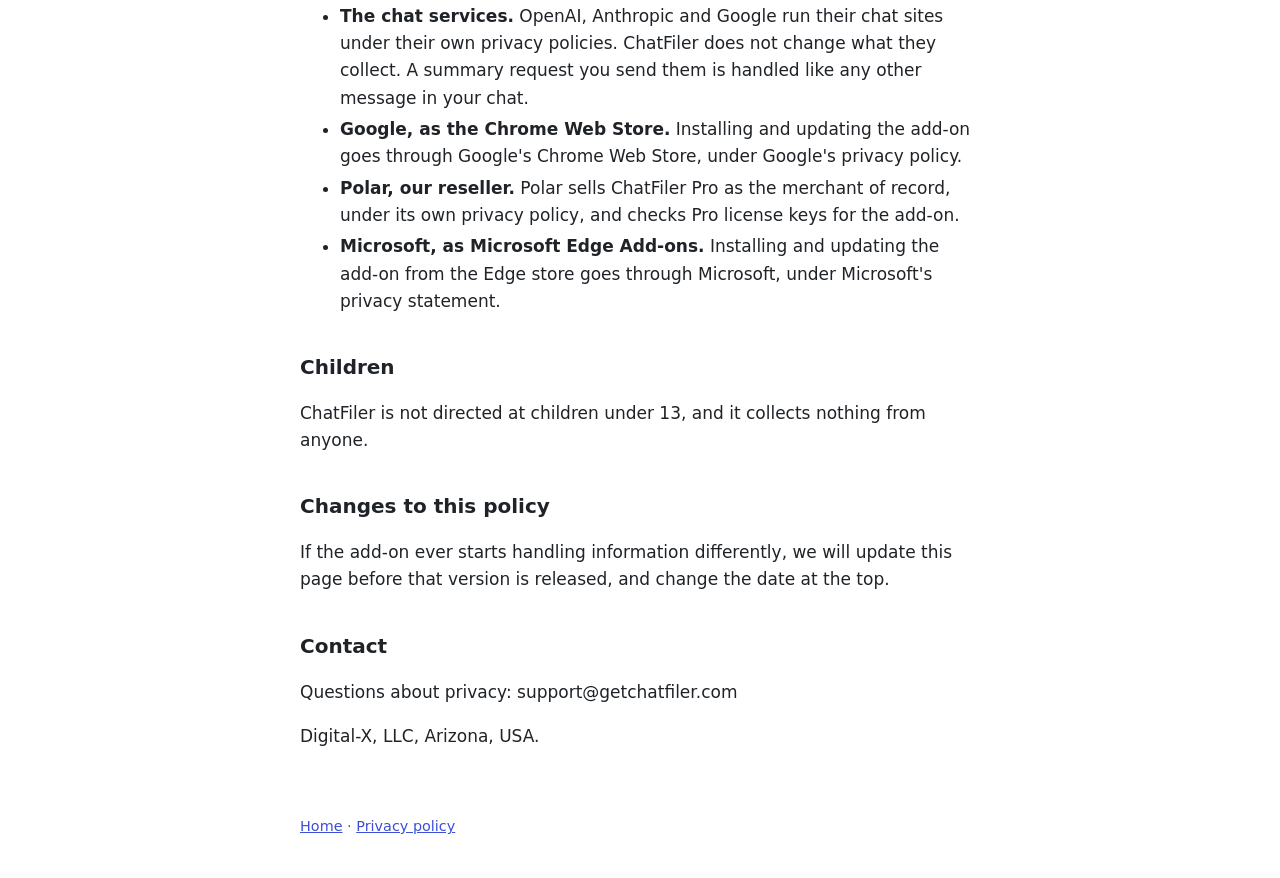
==== commit b2874580: "ChatFiler privacy page for 1.1.0: Pro license key check with Polar, HTML export for Pro, Polar as re" ====
--- a/privacy.html
+++ b/privacy.html
@@ -12,8 +12,8 @@
 <header class="top"><a href="./"><img src="icon-128.png" width="28" height="28" alt="">ChatFiler</a></header>
 <main>
 <h1>Privacy policy</h1>
-<p><strong>ChatFiler, a browser add-on for Google Chrome and Microsoft Edge that saves your AI chats as files, by Digital-X, LLC (Arizona, USA).</strong> Last updated: 30 October 2026.</p>
-<p>The short version: ChatFiler turns the AI chat in front of you into a file on your computer. Your chat is never sent to us or to anyone else. We have no servers, no accounts and no analytics.</p>
+<p><strong>ChatFiler, a browser add-on for Google Chrome and Microsoft Edge that saves your AI chats as files, by Digital-X, LLC (Arizona, USA).</strong> Last updated: 20 November 2026.</p>
+<p>The short version: ChatFiler turns the AI chat in front of you into a file on your computer. Your chat is never sent to us or to anyone else. We have no servers, no accounts and no analytics. If you buy ChatFiler Pro, the add-on sends your license key to Polar, our reseller, to check it, and nothing else.</p>
 <p>Works with ChatGPT, Claude and Gemini. ChatFiler is independently developed and is not affiliated with, endorsed by or sponsored by OpenAI, Anthropic or Google.</p>
 <h2>What the add-on reads</h2>
 <p>ChatFiler reads a chat only when you ask it to: you click its toolbar button, or press Alt+Shift+E, on a chat page, and choose &quot;Export&quot; or &quot;Add a summary, then export&quot;. It reads that one tab. It cannot see other tabs or other websites, and it does nothing in the background while you browse.</p>
@@ -23,8 +23,10 @@
 <p>If you switch to another chat while ChatFiler is reading, the export stops, so two chats never end up in one file.</p>
 <h2>What happens to your chat</h2>
 <p>The add-on does all its work on your computer:</p>
-<ol><li>It collects the conversation from the page.</li><li>It keeps that copy in your browser's memory only until the export screen opens: a few seconds after &quot;Export&quot;, or until the summary arrives. The copy is deleted as soon as the export screen picks it up. Close the tab first and the copy goes with it.</li><li>It lists your questions at the top of the file (you can switch this off), and adds the summary if you asked for one.</li><li>You choose Markdown or PDF. The file is created on your computer and saved where your browser saves downloads. PDF files are made by your browser's own &quot;Save as PDF&quot;.</li></ol>
-<p>The add-on does not keep a copy of your chat or a history of what you exported. It stores one small value in your browser: a count of your exports, up to three. After the third, the export screen asks once for a review, and the count becomes a note that it has asked, so it never asks again. That value holds nothing from any chat. It is never sent anywhere, and it is not synced to your Google or Microsoft account. Apart from it, the only thing the add-on leaves behind is the file you chose to save.</p>
+<ol><li>It collects the conversation from the page.</li><li>It keeps that copy in your browser's memory only until the export screen opens: a few seconds after &quot;Export&quot;, or until the summary arrives. The copy is deleted as soon as the export screen picks it up. Close the tab first and the copy goes with it.</li><li>It lists your questions at the top of the file (you can switch this off), and adds the summary if you asked for one.</li><li>You choose Markdown or PDF, or HTML if you have Pro. The file is created on your computer and saved where your browser saves downloads. PDF files are made by your browser's own &quot;Save as PDF&quot;.</li></ol>
+<p>The add-on does not keep a copy of your chat or a history of what you exported. It stores at most two small values in your browser:</p>
+<ul><li>a count of your exports, up to three. After the third, the export screen asks once for a review, and the count becomes a note that it has asked, so it never asks again;</li><li>your Pro license key, if you enter one, with whether Polar last said it was active.</li></ul>
+<p>Neither holds anything from any chat. Neither is synced to your Google or Microsoft account. The count is never sent anywhere; the key is sent only to Polar, as described below. Apart from these, the only thing the add-on leaves behind is the file you chose to save.</p>
 <h2>The summary</h2>
 <p>The summary is optional, and the add-on sends nothing to get it.</p>
 <p>Choose &quot;Add a summary, then export&quot; and ChatFiler places a short, fixed request in the chat's message box, if the box is empty. It never touches a message you have started typing, and it never presses Send. If you send the request, the chat's own AI answers it like any other message, and ChatFiler reads that answer off the page and puts it at the top of your file. The request and the answer are left out of the transcript in your file, but they stay in your chat history on that site, under that service's privacy policy, like everything else you write there.</p>
@@ -33,11 +35,13 @@
 <p>Your chat does not. ChatFiler sends nothing you type or read in a chat to us or to anyone else, and we have no server to send it to.</p>
 <p>One thing does use the internet: pictures, and they carry no part of your conversation. To put a picture inside your file, the add-on fetches it again from where the chat page shows it from (the chat service or its image host), or copies it from the picture on your screen. Those requests go to the chat service you are already using, never to us. Nothing is uploaded.</p>
 <p>If you send the summary request, that message goes from you to the chat service, like anything else you type there. ChatFiler only puts it in the box.</p>
+<p>If you buy Pro and enter your license key, the add-on sends that key to Polar to check that it is real and still active: when you enter it, and now and then after that. Nothing else goes with it: no chat, no file, nothing you typed. Like any web request, Polar sees your internet address. The free version never makes this request.</p>
 <h2>What we collect</h2>
-<p>Nothing. No analytics, no tracking, no advertising, no crash reports, no account. We do not know who uses ChatFiler or what they export.</p>
-<p>Because we collect nothing, we sell nothing and share nothing. Our use of information complies with the Chrome Web Store User Data Policy, including its Limited Use requirements.</p>
+<p>Through the add-on, nothing. No analytics, no tracking, no advertising, no crash reports, no account. We do not know who uses the free version, or what anyone exports.</p>
+<p>If you buy Pro, Polar takes your payment and your details at checkout under <a href="https://polar.sh/legal/privacy">Polar's privacy policy</a>. Polar shares with us the details you give at checkout, such as your name, email address and billing address, and what you bought, so we can help with your order. We don't see your card number, and we don't add you to a mailing list.</p>
+<p>We sell nothing and share nothing. Our use of information complies with the Chrome Web Store User Data Policy, including its Limited Use requirements.</p>
 <h2>Other companies</h2>
-<ul><li><strong>The chat services.</strong> OpenAI, Anthropic and Google run their chat sites under their own privacy policies. ChatFiler does not change what they collect. A summary request you send them is handled like any other message in your chat.</li><li><strong>Google, as the Chrome Web Store.</strong> Installing and updating the add-on goes through Google's Chrome Web Store, under Google's privacy policy.</li><li><strong>Microsoft, as Microsoft Edge Add-ons.</strong> Installing and updating the add-on from the Edge store goes through Microsoft, under Microsoft's privacy statement.</li></ul>
+<ul><li><strong>The chat services.</strong> OpenAI, Anthropic and Google run their chat sites under their own privacy policies. ChatFiler does not change what they collect. A summary request you send them is handled like any other message in your chat.</li><li><strong>Google, as the Chrome Web Store.</strong> Installing and updating the add-on goes through Google's Chrome Web Store, under Google's privacy policy.</li><li><strong>Polar, our reseller.</strong> Polar sells ChatFiler Pro as the merchant of record, under its own privacy policy, and checks Pro license keys for the add-on.</li><li><strong>Microsoft, as Microsoft Edge Add-ons.</strong> Installing and updating the add-on from the Edge store goes through Microsoft, under Microsoft's privacy statement.</li></ul>
 <h2>Children</h2>
 <p>ChatFiler is not directed at children under 13, and it collects nothing from anyone.</p>
 <h2>Changes to this policy</h2>
--- a/site.css
+++ b/site.css
@@ -8,6 +8,10 @@
 h2{font-size:1.25rem;margin:1.8em 0 .4em}
 a{color:var(--accent)}
 a:focus-visible{outline:2px solid var(--accent);outline-offset:2px}
+.cta{margin:1.4em 0 .3em}
+.cta+p{margin-top:0;color:var(--muted)}
+.button{display:inline-block;padding:12px 24px;border-radius:8px;background:var(--accent);color:#fff;font-weight:650;text-decoration:none}
+.button:hover{background:#2f3fb0}
 hr{border:0;border-top:1px solid var(--line);margin:2em 0}
 li+li{margin-top:.25em}
 footer{max-width:720px;margin:0 auto;padding:0 20px 40px;color:var(--muted);font-size:.9rem}
